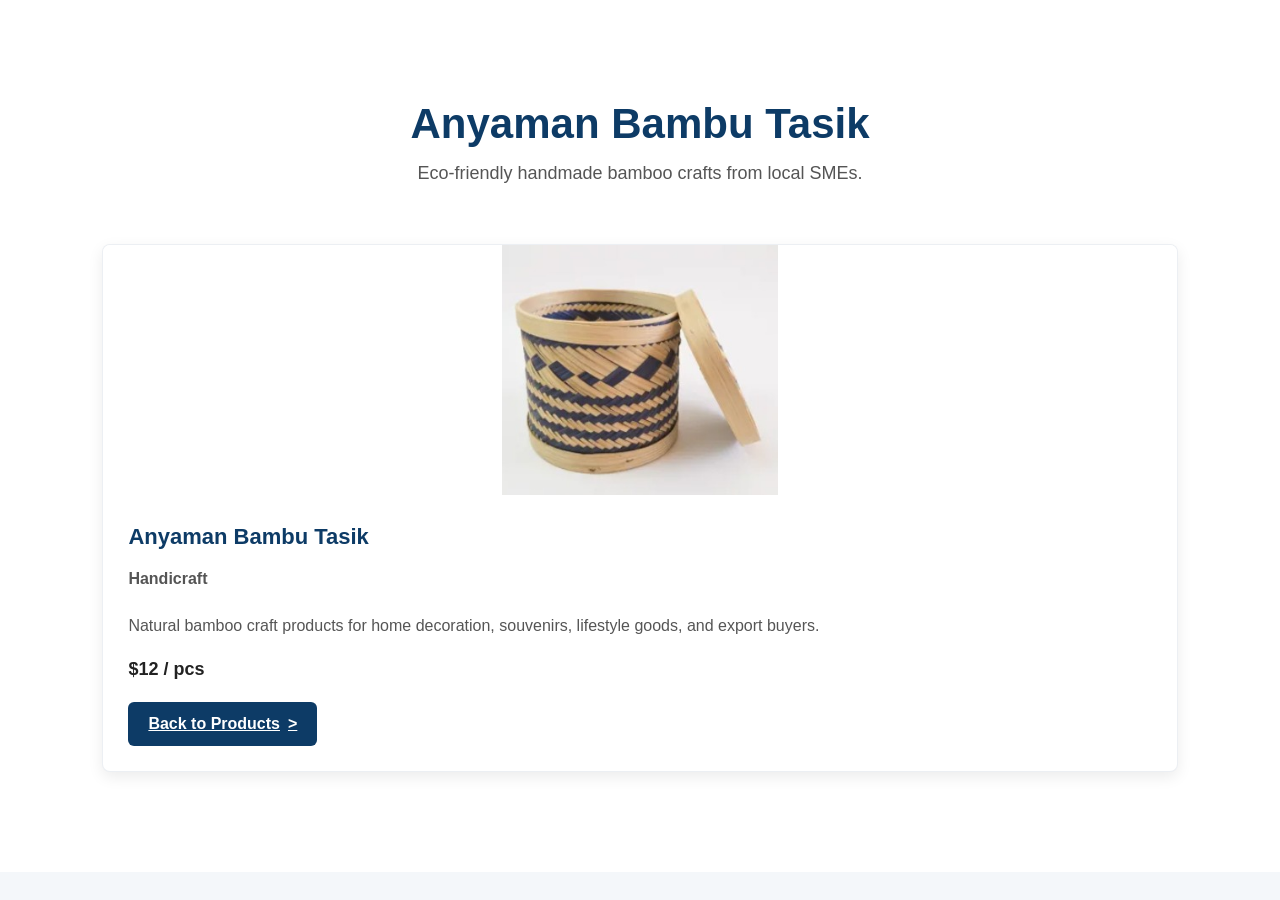
==== product-anyaman-bambu-tasik.html @ 056c93d9 "Initial commit UKM Tasik website" ====
<!DOCTYPE html>
<html lang="en">

<head>
    <meta charset="UTF-8">
    <meta name="viewport" content="width=device-width, initial-scale=1.0">
    <title>Anyaman Bambu Tasik</title>
    <link rel="stylesheet" href="css/style.css">
</head>

<body>

<section class="featured-smes">
    <div class="section-title">
        <h2>Anyaman Bambu Tasik</h2>
        <p>Eco-friendly handmade bamboo crafts from local SMEs.</p>
    </div>

    <div class="product-card">
        <img src="images/bamboo.jpeg" alt="Anyaman Bambu Tasik">
        <div class="product-content">
            <h3>Anyaman Bambu Tasik</h3>
            <p class="product-category">Handicraft</p>
            <p>Natural bamboo craft products for home decoration, souvenirs, lifestyle goods, and export buyers.</p>
            <strong>$12 / pcs</strong>
            <a class="product-button" href="index.html#products">Back to Products</a>
        </div>
    </div>
</section>

</body>
</html>
---- css/style.css ----
/* RESET */
/* SMOOTH SCROLL */

html {
    scroll-behavior: smooth;
}

section {
    scroll-margin-top: 90px;
}

:root {
    color-scheme: light;

    --color-page: #f4f7fa;
    --color-surface: #ffffff;
    --color-surface-alt: #f4f7fa;
    --color-text: #222222;
    --color-muted: #555555;
    --color-brand: #0d3b66;
    --color-brand-hover: #14508a;
    --color-accent: #f4b400;
    --color-accent-hover: #ffd24d;
    --color-footer-text: #d6d6d6;
    --shadow-card: 0 5px 15px rgba(0,0,0,0.08);
    --shadow-header: 0 2px 10px rgba(0,0,0,0.08);
}

body.dark-mode {
    color-scheme: dark;

    --color-page: #0f1720;
    --color-surface: #17212d;
    --color-surface-alt: #101a25;
    --color-text: #edf3f8;
    --color-muted: #b8c5d1;
    --color-brand: #82c7ff;
    --color-brand-hover: #a9d8ff;
    --color-accent: #ffc857;
    --color-accent-hover: #ffe08a;
    --color-footer-text: #c9d6e2;
    --shadow-card: 0 10px 28px rgba(0,0,0,0.35);
    --shadow-header: 0 2px 18px rgba(0,0,0,0.32);
}

* {
    margin: 0;
    padding: 0;
    box-sizing: border-box;
}


/* BODY */

body {
    font-family: Arial, sans-serif;
    background-color: #f4f7fa;
    color: #222;
}


/* HEADER */

.header {
    width: 100%;
    padding: 20px 8%;

    display: flex;
    justify-content: space-between;
    align-items: center;

    background-color: white;

    position: fixed;
    top: 0;

    box-shadow: 0 2px 10px rgba(0,0,0,0.08);

    z-index: 1000;
}


/* LOGO */

.logo {
    font-size: 24px;
    font-weight: bold;
    color: #0d3b66;
}


/* NAVIGATION */

.nav {
    display: flex;
    gap: 25px;
}

.nav a {
    text-decoration: none;
    color: #333;
    font-weight: 500;
}

.nav a:hover {
    color: #0d3b66;
}


/* HERO SECTION */

.hero {
    width: 100%;
    height: 100vh;

    background: linear-gradient(
        rgba(13,59,102,0.7),
        rgba(13,59,102,0.7)
    ),
    url('https://images.unsplash.com/photo-1520607162513-77705c0f0d4a?q=80&w=1470&auto=format&fit=crop');

    background-size: cover;
    background-position: center;

    display: flex;
    align-items: center;

    padding: 0 8%;

    color: white;
}


/* HERO CONTENT */

.hero-content {
    max-width: 700px;
}

.hero-content h1 {
    font-size: 56px;
    line-height: 1.2;
    margin-bottom: 20px;
}

.hero-content p {
    font-size: 20px;
    line-height: 1.7;
    margin-bottom: 35px;
}


/* BUTTONS */

.hero-buttons {
    display: flex;
    gap: 20px;
}

.btn-primary,
.btn-secondary {
    padding: 14px 28px;
    border-radius: 5px;

    text-decoration: none;

    font-weight: bold;

    transition: 0.3s;
}


/* PRIMARY BUTTON */

.btn-primary {
    background-color: #f4b400;
    color: black;
}

.btn-primary:hover {
    background-color: #ffd24d;
}


/* SECONDARY BUTTON */

.btn-secondary {
    border: 2px solid white;
    color: white;
}

.btn-secondary:hover {
    background-color: white;
    color: #0d3b66;
}

/* FEATURED SMEs */

.featured-smes {
    padding: 100px 8%;
    background-color: white;
}


/* SECTION TITLE */

.section-title {
    text-align: center;
    margin-bottom: 60px;
}

.section-title h2 {
    font-size: 42px;
    color: #0d3b66;
    margin-bottom: 15px;
}

.section-title p {
    font-size: 18px;
    color: #555;
}

.sme-search {
    max-width: 560px;
    margin: -25px auto 35px;
}

.sme-search label {
    display: block;
    margin-bottom: 10px;
    color: #0d3b66;
    font-weight: bold;
}

.sme-search input {
    width: 100%;
    padding: 14px 16px;
    border: 1px solid #d7e0e8;
    border-radius: 6px;
    background-color: #fff;
    color: #222;
    font-size: 16px;
    outline: none;
    transition: 0.3s;
}

.sme-search input:focus {
    border-color: #0d3b66;
    box-shadow: 0 0 0 3px rgba(13,59,102,0.12);
}

.empty-message {
    display: none;
    margin-top: 30px;
    color: #555;
    font-size: 17px;
    text-align: center;
}


/* SME CONTAINER */

.sme-container {
    display: grid;

    grid-template-columns: repeat(auto-fit, minmax(300px, 1fr));

    gap: 30px;
}


/* SME CARD */

.sme-card {
    background-color: #fff;

    border-radius: 10px;

    overflow: hidden;

    box-shadow: 0 5px 15px rgba(0,0,0,0.08);

    transition: 0.3s;
}

.sme-card:hover {
    transform: translateY(-8px);
}


/* IMAGE */

.sme-card img {
    width: 100%;
    height: 220px;

    object-fit: contain;
     background-color: #fff;
}


/* CONTENT */

.sme-content {
    padding: 25px;
}

.sme-content h3 {
    font-size: 24px;
    margin-bottom: 15px;

    color: #0d3b66;
}

.sme-content .sme-category {
    margin-bottom: 12px;
    color: #0d3b66;
    font-weight: bold;
}

.sme-content p {
    font-size: 16px;
    line-height: 1.7;

    color: #555;

    margin-bottom: 20px;
}


/* BUTTON */

.sme-content a {
    text-decoration: none;

    color: #0d3b66;

    font-weight: bold;
}
/* FOOTER */

.footer {
    background-color: #0d3b66;
    color: white;

    padding-top: 70px;
}


/* FOOTER CONTAINER */

.footer-container {
    width: 100%;

    padding: 0 8% 50px;

    display: grid;

    grid-template-columns: repeat(auto-fit, minmax(220px, 1fr));

    gap: 40px;
}


/* FOOTER COLUMN */

.footer-column h3,
.footer-column h4 {
    margin-bottom: 20px;
}

.footer-column h3 {
    font-size: 28px;
}

.footer-column h4 {
    font-size: 20px;
}


/* TEXT */

.footer-column p {
    line-height: 1.8;
    color: #d6d6d6;

    margin-bottom: 12px;
}


/* LINKS */

.footer-column a {
    display: block;

    margin-bottom: 12px;

    text-decoration: none;

    color: #d6d6d6;

    transition: 0.3s;
}

.footer-column a:hover {
    color: #f4b400;
}


/* FOOTER BOTTOM */

.footer-bottom {
    border-top: 1px solid rgba(255,255,255,0.15);

    text-align: center;

    padding: 25px 8%;

    color: #d6d6d6;

    font-size: 14px;
}
/* =========================
   RESPONSIVE MOBILE
========================= */

@media (max-width: 768px) {

    /* HEADER */

    .header {
        flex-direction: column;
        gap: 15px;

        padding: 20px 5%;
    }


    /* NAVIGATION */

    .nav {
        flex-wrap: wrap;
        justify-content: center;

        gap: 15px;
    }


    /* HERO */

    .hero {
        text-align: center;

        justify-content: center;

        padding: 0 5%;
    }


    .hero-content h1 {
        font-size: 38px;
    }


    .hero-content p {
        font-size: 18px;
    }


    /* BUTTONS */

    .hero-buttons {
        flex-direction: column;

        align-items: center;
    }

    section {
        scroll-margin-top: 155px;
    }


    .btn-primary,
    .btn-secondary {
        width: 220px;

        text-align: center;
    }


    /* SECTION TITLE */

    .section-title h2 {
        font-size: 32px;
    }


    /* SME CARD */

    .sme-card img {
        height: 200px;
    }


    /* FOOTER */

    .footer {
        text-align: center;
    }

}

/* PRODUCTS SECTION */

.products-section {
    padding: 100px 8%;
    background-color: #f4f7fa;
}


/* PRODUCTS CONTAINER */

.products-container {
    display: grid;

    grid-template-columns: repeat(auto-fit, minmax(300px, 1fr));

    gap: 30px;
}

/* PRODUCT CARD */

.product-card {
    background-color: white;

    border: 1px solid rgba(13,59,102,0.08);

    border-radius: 8px;

    overflow: hidden;

    box-shadow: 0 5px 15px rgba(0,0,0,0.08);

    color: inherit;

    text-decoration: none;

    transition: transform 0.3s ease, box-shadow 0.3s ease, border-color 0.3s ease;
}

.product-card:hover,
.product-card:focus-visible {
    border-color: rgba(13,59,102,0.22);
    box-shadow: 0 16px 32px rgba(13,59,102,0.15);
    transform: translateY(-8px);
}

.product-card:focus-visible {
    outline: 3px solid rgba(244,180,0,0.55);
    outline-offset: 4px;
}


/* PRODUCT IMAGE */

.product-card img {
    width: 100%;
    height: 250px;

    object-fit: contain;

    background-color: white;

    transition: transform 0.3s ease;
}

.product-card:hover img,
.product-card:focus-visible img {
    transform: scale(1.04);
}


/* PRODUCT CONTENT */

.product-content {
    padding: 25px;
}

.product-content h3 {
    font-size: 22px;

    color: #0d3b66;

    margin-bottom: 15px;
}

.product-category {
    color: #0d3b66;
    font-weight: bold;
}

.product-content p {
    color: #555;

    line-height: 1.7;

    margin-bottom: 20px;
}

.product-content strong {
    display: block;
    margin-bottom: 22px;
    color: #222;
    font-size: 18px;
}


/* PRODUCT BUTTON */

.product-button {
    display: inline-flex;
    align-items: center;
    justify-content: center;
    gap: 8px;

    min-height: 44px;
    padding: 11px 20px;

    background-color: #0d3b66;

    color: white;

    border-radius: 6px;

    font-weight: bold;

    transition: background-color 0.3s ease, transform 0.3s ease;
}

.product-button::after {
    content: ">";
    transition: transform 0.3s ease;
}

.product-card:hover .product-button,
.product-card:focus-visible .product-button {
    background-color: #14508a;
    transform: translateY(-2px);
}

.product-card:hover .product-button::after,
.product-card:focus-visible .product-button::after {
    transform: translateX(4px);
}

@media (max-width: 768px) {
    .products-section {
        padding: 80px 5%;
    }

    .product-card:hover {
        transform: none;
    }

    .product-button {
        width: 100%;
    }
}
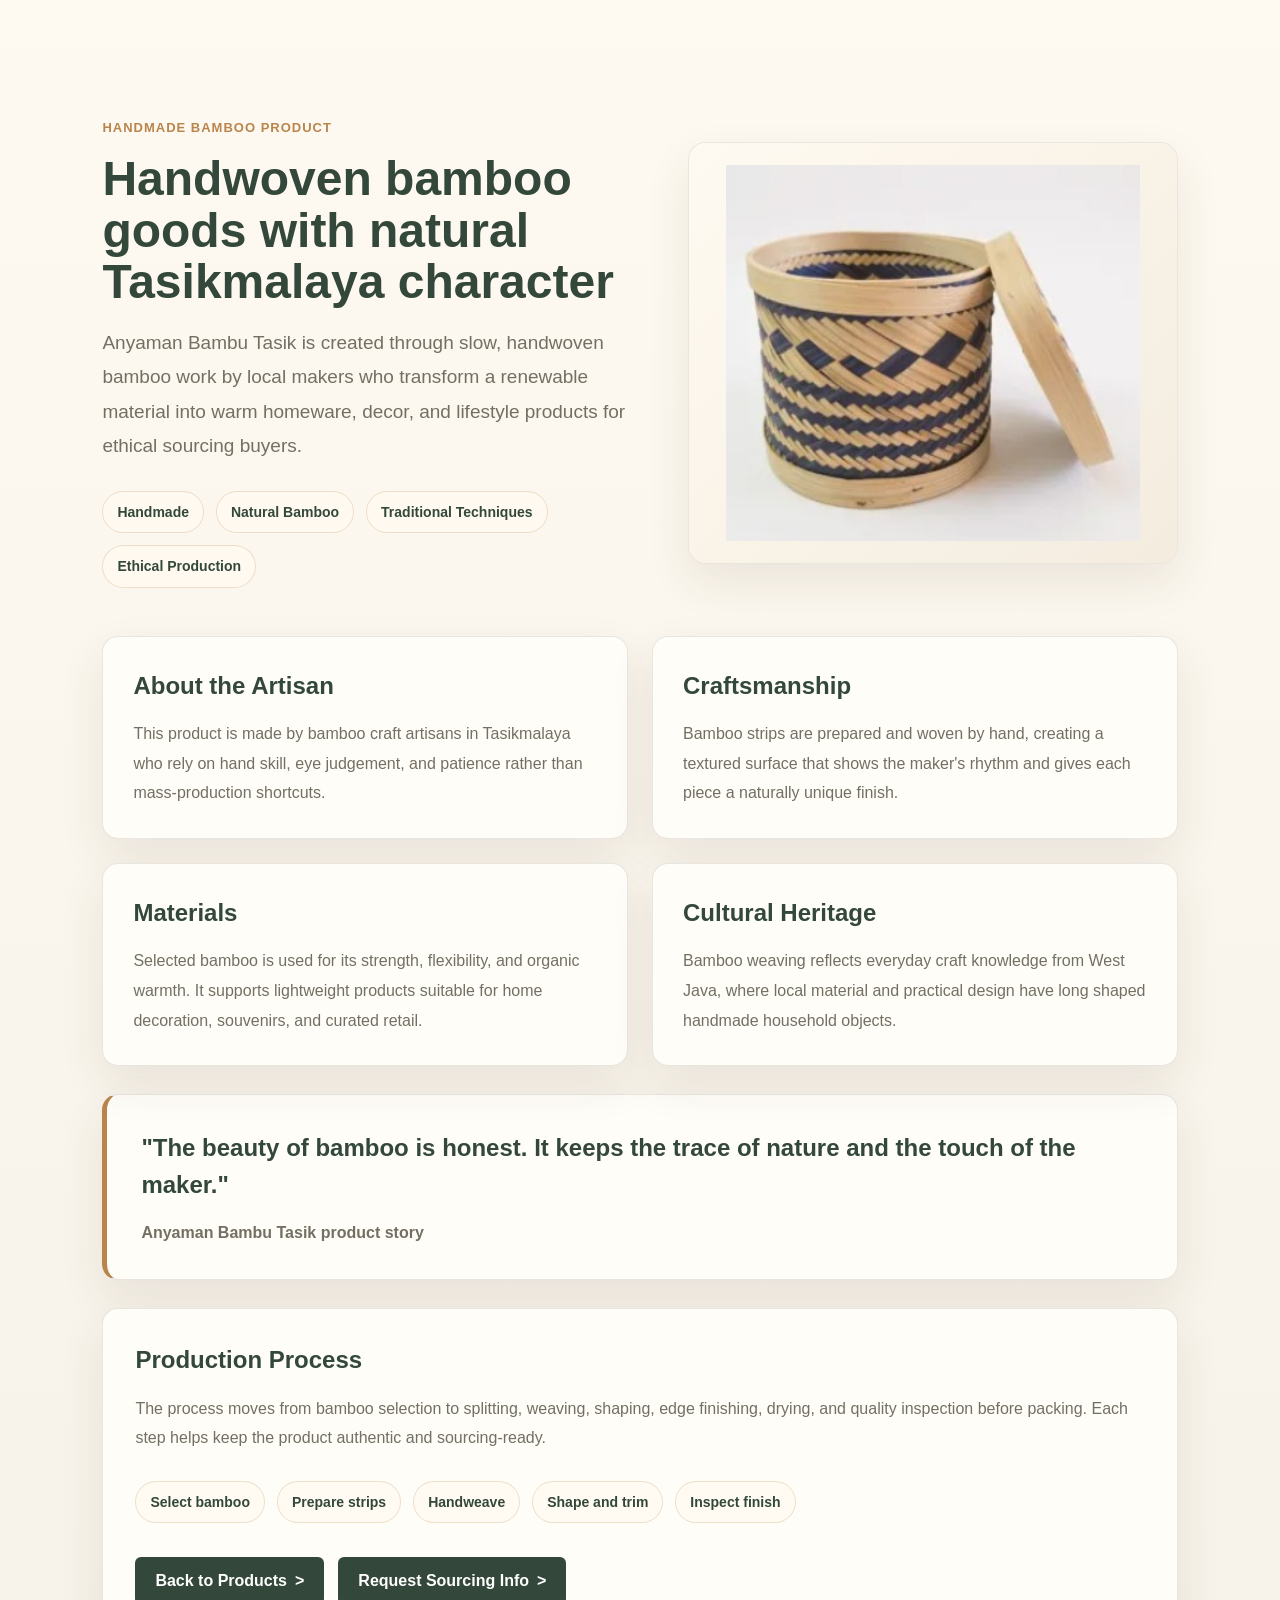
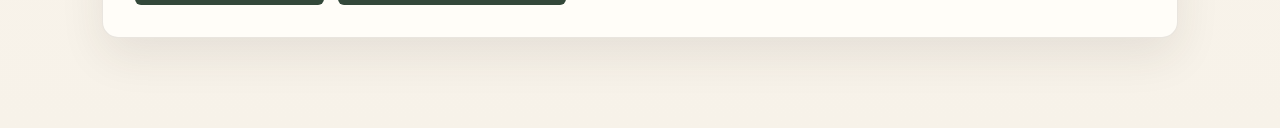
==== commit d561b6b9: "Stable artisan sourcing platform version" ====
--- a/product-anyaman-bambu-tasik.html
+++ b/product-anyaman-bambu-tasik.html
@@ -10,23 +10,86 @@
 
 <body>
 
-<section class="featured-smes">
-    <div class="section-title">
-        <h2>Anyaman Bambu Tasik</h2>
-        <p>Eco-friendly handmade bamboo crafts from local SMEs.</p>
+<main class="profile-page">
+    <div class="profile-shell">
+        <section class="profile-hero">
+            <div>
+                <p class="profile-eyebrow">Handmade Bamboo Product</p>
+                <h1>Handwoven bamboo goods with natural Tasikmalaya character</h1>
+                <p class="profile-lead">
+                    Anyaman Bambu Tasik is created through slow, handwoven bamboo work by local makers who transform a
+                    renewable material into warm homeware, decor, and lifestyle products for ethical sourcing buyers.
+                </p>
+                <div class="story-badges">
+                    <span>Handmade</span>
+                    <span>Natural Bamboo</span>
+                    <span>Traditional Techniques</span>
+                    <span>Ethical Production</span>
+                </div>
+            </div>
+            <div class="profile-visual">
+                <img src="images/bamboo.jpeg" alt="Anyaman Bambu Tasik handmade bamboo product">
+            </div>
+        </section>
+
+        <section class="story-grid">
+            <article class="story-card">
+                <h2>About the Artisan</h2>
+                <p>
+                    This product is made by bamboo craft artisans in Tasikmalaya who rely on hand skill, eye judgement,
+                    and patience rather than mass-production shortcuts.
+                </p>
+            </article>
+            <article class="story-card">
+                <h2>Craftsmanship</h2>
+                <p>
+                    Bamboo strips are prepared and woven by hand, creating a textured surface that shows the maker's
+                    rhythm and gives each piece a naturally unique finish.
+                </p>
+            </article>
+            <article class="story-card">
+                <h2>Materials</h2>
+                <p>
+                    Selected bamboo is used for its strength, flexibility, and organic warmth. It supports lightweight
+                    products suitable for home decoration, souvenirs, and curated retail.
+                </p>
+            </article>
+            <article class="story-card">
+                <h2>Cultural Heritage</h2>
+                <p>
+                    Bamboo weaving reflects everyday craft knowledge from West Java, where local material and practical
+                    design have long shaped handmade household objects.
+                </p>
+            </article>
+        </section>
+
+        <section class="quote-card">
+            <blockquote>
+                "The beauty of bamboo is honest. It keeps the trace of nature and the touch of the maker."
+            </blockquote>
+            <cite>Anyaman Bambu Tasik product story</cite>
+        </section>
+
+        <section class="process-card">
+            <h2>Production Process</h2>
+            <p>
+                The process moves from bamboo selection to splitting, weaving, shaping, edge finishing, drying, and
+                quality inspection before packing. Each step helps keep the product authentic and sourcing-ready.
+            </p>
+            <div class="process-list">
+                <span>Select bamboo</span>
+                <span>Prepare strips</span>
+                <span>Handweave</span>
+                <span>Shape and trim</span>
+                <span>Inspect finish</span>
+            </div>
+            <div class="profile-actions">
+                <a class="product-button" href="index.html#products">Back to Products</a>
+                <a class="product-button" href="index.html#contact">Request Sourcing Info</a>
+            </div>
+        </section>
     </div>
-
-    <div class="product-card">
-        <img src="images/bamboo.jpeg" alt="Anyaman Bambu Tasik">
-        <div class="product-content">
-            <h3>Anyaman Bambu Tasik</h3>
-            <p class="product-category">Handicraft</p>
-            <p>Natural bamboo craft products for home decoration, souvenirs, lifestyle goods, and export buyers.</p>
-            <strong>$12 / pcs</strong>
-            <a class="product-button" href="index.html#products">Back to Products</a>
-        </div>
-    </div>
-</section>
+</main>
 
 </body>
 </html>
--- a/css/style.css
+++ b/css/style.css
@@ -12,18 +12,22 @@
 :root {
     color-scheme: light;
 
-    --color-page: #f4f7fa;
-    --color-surface: #ffffff;
-    --color-surface-alt: #f4f7fa;
-    --color-text: #222222;
-    --color-muted: #555555;
-    --color-brand: #0d3b66;
-    --color-brand-hover: #14508a;
-    --color-accent: #f4b400;
-    --color-accent-hover: #ffd24d;
-    --color-footer-text: #d6d6d6;
-    --shadow-card: 0 5px 15px rgba(0,0,0,0.08);
-    --shadow-header: 0 2px 10px rgba(0,0,0,0.08);
+    --color-page: #f7f2e9;
+    --color-surface: #fffaf1;
+    --color-surface-alt: #efe5d5;
+    --color-card: #fffdf8;
+    --color-text: #2b2924;
+    --color-muted: #746f63;
+    --color-brand: #33483a;
+    --color-brand-hover: #243329;
+    --color-accent: #b9854d;
+    --color-accent-hover: #d3a26d;
+    --color-border: rgba(76, 61, 43, 0.12);
+    --color-footer-text: #eadfcd;
+    --shadow-card: 0 18px 45px rgba(58,45,31,0.09);
+    --shadow-card-hover: 0 24px 58px rgba(58,45,31,0.16);
+    --shadow-header: 0 10px 35px rgba(58,45,31,0.08);
+    --container-max: 1180px;
 }
 
 body.dark-mode {
@@ -32,6 +36,7 @@
     --color-page: #0f1720;
     --color-surface: #17212d;
     --color-surface-alt: #101a25;
+    --color-card: #1d2a36;
     --color-text: #edf3f8;
     --color-muted: #b8c5d1;
     --color-brand: #82c7ff;
@@ -53,9 +58,24 @@
 /* BODY */
 
 body {
-    font-family: Arial, sans-serif;
-    background-color: #f4f7fa;
-    color: #222;
+    font-family: "Segoe UI", Arial, sans-serif;
+    background:
+        linear-gradient(180deg, var(--color-surface) 0%, var(--color-page) 42%, var(--color-surface-alt) 100%);
+    color: var(--color-text);
+    line-height: 1.6;
+}
+
+body::before {
+    content: "";
+    position: fixed;
+    inset: 0;
+    pointer-events: none;
+    background-image:
+        linear-gradient(rgba(76,61,43,0.035) 1px, transparent 1px),
+        linear-gradient(90deg, rgba(76,61,43,0.035) 1px, transparent 1px);
+    background-size: 44px 44px;
+    opacity: 0.45;
+    z-index: -1;
 }
 
 
@@ -63,18 +83,21 @@
 
 .header {
     width: 100%;
-    padding: 20px 8%;
+    padding: 16px 8%;
 
     display: flex;
     justify-content: space-between;
     align-items: center;
-
-    background-color: white;
+    gap: 24px;
+
+    background-color: rgba(255,250,241,0.92);
+    border-bottom: 1px solid var(--color-border);
+    backdrop-filter: blur(18px);
 
     position: fixed;
     top: 0;
 
-    box-shadow: 0 2px 10px rgba(0,0,0,0.08);
+    box-shadow: var(--shadow-header);
 
     z-index: 1000;
 }
@@ -83,9 +106,10 @@
 /* LOGO */
 
 .logo {
-    font-size: 24px;
+    font-size: 23px;
     font-weight: bold;
-    color: #0d3b66;
+    color: var(--color-brand);
+    letter-spacing: 0.2px;
 }
 
 
@@ -93,17 +117,88 @@
 
 .nav {
     display: flex;
+    flex: 1;
     gap: 25px;
+    justify-content: center;
 }
 
 .nav a {
+    position: relative;
+    padding: 8px 0;
     text-decoration: none;
-    color: #333;
-    font-weight: 500;
-}
-
-.nav a:hover {
-    color: #0d3b66;
+    color: var(--color-muted);
+    font-size: 15px;
+    font-weight: 600;
+    transition: color 0.3s ease;
+}
+
+.nav a::after {
+    content: "";
+    position: absolute;
+    left: 0;
+    bottom: 0;
+    width: 100%;
+    height: 3px;
+    border-radius: 999px;
+    background-color: var(--color-accent);
+    transform: scaleX(0);
+    transform-origin: center;
+    transition: transform 0.3s ease;
+}
+
+.nav a:hover,
+.nav a.active {
+    color: var(--color-brand);
+}
+
+.nav a:hover::after,
+.nav a.active::after {
+    transform: scaleX(1);
+}
+
+.nav-toggle {
+    display: none;
+    width: 44px;
+    height: 44px;
+    border: 1px solid var(--color-border);
+    border-radius: 8px;
+    background-color: var(--color-surface);
+    cursor: pointer;
+    align-items: center;
+    justify-content: center;
+    flex-direction: column;
+    gap: 5px;
+}
+
+.nav-toggle span {
+    width: 20px;
+    height: 2px;
+    border-radius: 999px;
+    background-color: var(--color-brand);
+    transition: transform 0.3s ease, opacity 0.3s ease;
+}
+
+.header.nav-open .nav-toggle span:nth-child(1) {
+    transform: translateY(7px) rotate(45deg);
+}
+
+.header.nav-open .nav-toggle span:nth-child(2) {
+    opacity: 0;
+}
+
+.header.nav-open .nav-toggle span:nth-child(3) {
+    transform: translateY(-7px) rotate(-45deg);
+}
+
+.theme-toggle {
+    width: 44px;
+    height: 44px;
+    border: 1px solid var(--color-border);
+    border-radius: 8px;
+    background-color: var(--color-surface);
+    color: var(--color-brand);
+    cursor: pointer;
+    font-weight: 800;
 }
 
 
@@ -111,13 +206,15 @@
 
 .hero {
     width: 100%;
-    height: 100vh;
+    min-height: 100vh;
 
     background: linear-gradient(
-        rgba(13,59,102,0.7),
-        rgba(13,59,102,0.7)
+        90deg,
+        rgba(32,38,31,0.9) 0%,
+        rgba(51,72,58,0.78) 48%,
+        rgba(81,64,45,0.42) 100%
     ),
-    url('https://images.unsplash.com/photo-1520607162513-77705c0f0d4a?q=80&w=1470&auto=format&fit=crop');
+    url('../images/embroidery.jpeg');
 
     background-size: cover;
     background-position: center;
@@ -125,28 +222,54 @@
     display: flex;
     align-items: center;
 
-    padding: 0 8%;
+    padding: 140px 8% 90px;
 
     color: white;
+    position: relative;
+}
+
+.hero::after {
+    content: "";
+    position: absolute;
+    left: 8%;
+    bottom: 38px;
+    width: 160px;
+    height: 3px;
+    border-radius: 999px;
+    background-color: rgba(231,192,139,0.75);
 }
 
 
 /* HERO CONTENT */
 
 .hero-content {
-    max-width: 700px;
+    max-width: 860px;
+    position: relative;
+    z-index: 1;
+}
+
+.hero-eyebrow {
+    margin-bottom: 18px;
+    color: #e7c08b;
+    font-size: 14px;
+    font-weight: bold;
+    letter-spacing: 1px;
+    text-transform: uppercase;
 }
 
 .hero-content h1 {
-    font-size: 56px;
-    line-height: 1.2;
-    margin-bottom: 20px;
-}
-
-.hero-content p {
-    font-size: 20px;
-    line-height: 1.7;
-    margin-bottom: 35px;
+    max-width: 820px;
+    font-size: 64px;
+    line-height: 1.08;
+    margin-bottom: 24px;
+}
+
+.hero-subheadline {
+    max-width: 720px;
+    font-size: 21px;
+    line-height: 1.75;
+    margin-bottom: 38px;
+    color: rgba(255,250,241,0.92);
 }
 
 
@@ -154,51 +277,89 @@
 
 .hero-buttons {
     display: flex;
-    gap: 20px;
+    gap: 16px;
+    flex-wrap: wrap;
 }
 
 .btn-primary,
 .btn-secondary {
-    padding: 14px 28px;
-    border-radius: 5px;
+    display: inline-flex;
+    align-items: center;
+    justify-content: center;
+    min-height: 52px;
+    padding: 15px 28px;
+    border-radius: 8px;
 
     text-decoration: none;
 
     font-weight: bold;
 
-    transition: 0.3s;
+    box-shadow: 0 12px 28px rgba(0,0,0,0.18);
+
+    transition: background-color 0.3s ease, color 0.3s ease, transform 0.3s ease, box-shadow 0.3s ease;
 }
 
 
 /* PRIMARY BUTTON */
 
 .btn-primary {
-    background-color: #f4b400;
-    color: black;
+    background-color: var(--color-accent);
+    color: #241b12;
 }
 
 .btn-primary:hover {
-    background-color: #ffd24d;
+    background-color: var(--color-accent-hover);
+    transform: translateY(-3px);
+    box-shadow: 0 16px 34px rgba(0,0,0,0.24);
 }
 
 
 /* SECONDARY BUTTON */
 
 .btn-secondary {
-    border: 2px solid white;
+    border: 1px solid rgba(255,255,255,0.72);
+    background-color: rgba(255,255,255,0.08);
     color: white;
 }
 
 .btn-secondary:hover {
     background-color: white;
-    color: #0d3b66;
+    color: var(--color-brand);
+    transform: translateY(-3px);
+    box-shadow: 0 16px 34px rgba(0,0,0,0.24);
+}
+
+.hero-trust {
+    display: flex;
+    flex-wrap: wrap;
+    gap: 18px;
+    margin-top: 34px;
+    color: rgba(255,250,241,0.9);
+    font-size: 15px;
+    font-weight: bold;
+}
+
+.hero-trust span {
+    display: inline-flex;
+    align-items: center;
+    gap: 9px;
+}
+
+.hero-trust span::before {
+    content: "";
+    width: 8px;
+    height: 8px;
+    border-radius: 50%;
+    background-color: var(--color-accent);
+    box-shadow: 0 0 0 5px rgba(185,133,77,0.22);
 }
 
 /* FEATURED SMEs */
 
 .featured-smes {
-    padding: 100px 8%;
-    background-color: white;
+    padding: 110px 8%;
+    background-color: var(--color-surface);
+    position: relative;
 }
 
 
@@ -206,18 +367,21 @@
 
 .section-title {
     text-align: center;
-    margin-bottom: 60px;
+    max-width: 760px;
+    margin: 0 auto 60px;
 }
 
 .section-title h2 {
-    font-size: 42px;
-    color: #0d3b66;
+    font-size: 44px;
+    line-height: 1.15;
+    color: var(--color-brand);
     margin-bottom: 15px;
 }
 
 .section-title p {
     font-size: 18px;
-    color: #555;
+    color: var(--color-muted);
+    line-height: 1.75;
 }
 
 .sme-search {
@@ -228,31 +392,31 @@
 .sme-search label {
     display: block;
     margin-bottom: 10px;
-    color: #0d3b66;
+    color: var(--color-brand);
     font-weight: bold;
 }
 
 .sme-search input {
     width: 100%;
     padding: 14px 16px;
-    border: 1px solid #d7e0e8;
-    border-radius: 6px;
-    background-color: #fff;
-    color: #222;
+    border: 1px solid var(--color-border);
+    border-radius: 10px;
+    background-color: var(--color-card);
+    color: var(--color-text);
     font-size: 16px;
     outline: none;
     transition: 0.3s;
 }
 
 .sme-search input:focus {
-    border-color: #0d3b66;
-    box-shadow: 0 0 0 3px rgba(13,59,102,0.12);
+    border-color: var(--color-accent);
+    box-shadow: 0 0 0 4px rgba(185,133,77,0.15);
 }
 
 .empty-message {
     display: none;
     margin-top: 30px;
-    color: #555;
+    color: var(--color-muted);
     font-size: 17px;
     text-align: center;
 }
@@ -262,67 +426,79 @@
 
 .sme-container {
     display: grid;
-
-    grid-template-columns: repeat(auto-fit, minmax(300px, 1fr));
-
-    gap: 30px;
+    max-width: var(--container-max);
+    margin: 0 auto;
+
+    grid-template-columns: repeat(auto-fit, minmax(280px, 1fr));
+
+    gap: 28px;
 }
 
 
 /* SME CARD */
 
 .sme-card {
-    background-color: #fff;
-
-    border-radius: 10px;
+    background-color: var(--color-card);
+
+    border: 1px solid var(--color-border);
+
+    border-radius: 14px;
 
     overflow: hidden;
 
-    box-shadow: 0 5px 15px rgba(0,0,0,0.08);
-
-    transition: 0.3s;
+    box-shadow: var(--shadow-card);
+
+    transition: transform 0.3s ease, box-shadow 0.3s ease, border-color 0.3s ease;
 }
 
 .sme-card:hover {
-    transform: translateY(-8px);
+    border-color: rgba(185,133,77,0.28);
+    box-shadow: var(--shadow-card-hover);
+    transform: translateY(-6px);
 }
 
 
 /* IMAGE */
 
 .sme-card img {
+    display: block;
     width: 100%;
-    height: 220px;
+    height: 240px;
+    padding: 18px;
 
     object-fit: contain;
-     background-color: #fff;
+    object-position: center;
+    background:
+        linear-gradient(135deg, rgba(255,250,241,0.96), rgba(239,229,213,0.72));
 }
 
 
 /* CONTENT */
 
 .sme-content {
-    padding: 25px;
+    padding: 28px;
 }
 
 .sme-content h3 {
-    font-size: 24px;
+    font-size: 23px;
     margin-bottom: 15px;
 
-    color: #0d3b66;
+    color: var(--color-brand);
 }
 
 .sme-content .sme-category {
     margin-bottom: 12px;
-    color: #0d3b66;
+    color: var(--color-accent);
     font-weight: bold;
+    font-size: 14px;
+    text-transform: uppercase;
 }
 
 .sme-content p {
     font-size: 16px;
     line-height: 1.7;
 
-    color: #555;
+    color: var(--color-muted);
 
     margin-bottom: 20px;
 }
@@ -333,17 +509,22 @@
 .sme-content a {
     text-decoration: none;
 
-    color: #0d3b66;
+    color: var(--color-brand);
 
     font-weight: bold;
+    transition: color 0.3s ease;
+}
+
+.sme-content a:hover {
+    color: var(--color-accent);
 }
 /* FOOTER */
 
 .footer {
-    background-color: #0d3b66;
+    background-color: #2b2924;
     color: white;
 
-    padding-top: 70px;
+    padding-top: 80px;
 }
 
 
@@ -352,7 +533,9 @@
 .footer-container {
     width: 100%;
 
-    padding: 0 8% 50px;
+    max-width: var(--container-max);
+    margin: 0 auto;
+    padding: 0 8% 54px;
 
     display: grid;
 
@@ -367,6 +550,7 @@
 .footer-column h3,
 .footer-column h4 {
     margin-bottom: 20px;
+    color: #fffaf1;
 }
 
 .footer-column h3 {
@@ -382,7 +566,7 @@
 
 .footer-column p {
     line-height: 1.8;
-    color: #d6d6d6;
+    color: var(--color-footer-text);
 
     margin-bottom: 12px;
 }
@@ -397,13 +581,13 @@
 
     text-decoration: none;
 
-    color: #d6d6d6;
+    color: var(--color-footer-text);
 
     transition: 0.3s;
 }
 
 .footer-column a:hover {
-    color: #f4b400;
+    color: var(--color-accent-hover);
 }
 
 
@@ -416,7 +600,7 @@
 
     padding: 25px 8%;
 
-    color: #d6d6d6;
+    color: var(--color-footer-text);
 
     font-size: 14px;
 }
@@ -429,20 +613,53 @@
     /* HEADER */
 
     .header {
+        flex-direction: row;
+        flex-wrap: wrap;
+        gap: 12px;
+
+        padding: 16px 5%;
+    }
+
+    .logo {
+        flex: 1;
+        font-size: 20px;
+    }
+
+    .nav-toggle {
+        display: inline-flex;
+    }
+
+
+    /* NAVIGATION */
+
+    .nav {
+        display: none;
+        flex: 0 0 100%;
         flex-direction: column;
-        gap: 15px;
-
-        padding: 20px 5%;
-    }
-
-
-    /* NAVIGATION */
-
-    .nav {
-        flex-wrap: wrap;
-        justify-content: center;
-
-        gap: 15px;
+        gap: 4px;
+        width: 100%;
+        padding: 12px;
+        border: 1px solid var(--color-border);
+        border-radius: 12px;
+        background-color: var(--color-surface);
+        box-shadow: var(--shadow-card);
+    }
+
+    .header.nav-open .nav {
+        display: flex;
+    }
+
+    .nav a {
+        padding: 12px 14px;
+        border-radius: 6px;
+    }
+
+    .nav a::after {
+        display: none;
+    }
+
+    .nav a.active {
+        background-color: var(--color-surface-alt);
     }
 
 
@@ -453,17 +670,35 @@
 
         justify-content: center;
 
-        padding: 0 5%;
+        min-height: 100vh;
+        padding: 150px 5% 70px;
+        background: linear-gradient(
+            rgba(32,38,31,0.88),
+            rgba(51,72,58,0.74)
+        ),
+        url('../images/embroidery.jpeg');
+        background-size: cover;
+        background-position: center;
     }
 
 
     .hero-content h1 {
-        font-size: 38px;
-    }
-
-
-    .hero-content p {
-        font-size: 18px;
+        font-size: 40px;
+        line-height: 1.12;
+    }
+
+    .hero::after {
+        left: 50%;
+        bottom: 34px;
+        transform: translateX(-50%);
+        width: 110px;
+    }
+
+
+    .hero-subheadline {
+        font-size: 17px;
+        line-height: 1.65;
+        margin-bottom: 30px;
     }
 
 
@@ -472,7 +707,7 @@
     .hero-buttons {
         flex-direction: column;
 
-        align-items: center;
+        align-items: stretch;
     }
 
     section {
@@ -482,9 +717,18 @@
 
     .btn-primary,
     .btn-secondary {
-        width: 220px;
+        width: 100%;
+        max-width: 280px;
+        margin: 0 auto;
 
         text-align: center;
+    }
+
+    .hero-trust {
+        justify-content: center;
+        gap: 12px 18px;
+        margin-top: 28px;
+        font-size: 14px;
     }
 
 
@@ -498,7 +742,8 @@
     /* SME CARD */
 
     .sme-card img {
-        height: 200px;
+        height: 220px;
+        padding: 16px;
     }
 
 
@@ -513,8 +758,8 @@
 /* PRODUCTS SECTION */
 
 .products-section {
-    padding: 100px 8%;
-    background-color: #f4f7fa;
+    padding: 110px 8%;
+    background-color: var(--color-page);
 }
 
 
@@ -522,24 +767,26 @@
 
 .products-container {
     display: grid;
-
-    grid-template-columns: repeat(auto-fit, minmax(300px, 1fr));
-
-    gap: 30px;
+    max-width: var(--container-max);
+    margin: 0 auto;
+
+    grid-template-columns: repeat(auto-fit, minmax(280px, 1fr));
+
+    gap: 28px;
 }
 
 /* PRODUCT CARD */
 
 .product-card {
-    background-color: white;
-
-    border: 1px solid rgba(13,59,102,0.08);
-
-    border-radius: 8px;
+    background-color: var(--color-card);
+
+    border: 1px solid var(--color-border);
+
+    border-radius: 14px;
 
     overflow: hidden;
 
-    box-shadow: 0 5px 15px rgba(0,0,0,0.08);
+    box-shadow: var(--shadow-card);
 
     color: inherit;
 
@@ -550,13 +797,13 @@
 
 .product-card:hover,
 .product-card:focus-visible {
-    border-color: rgba(13,59,102,0.22);
-    box-shadow: 0 16px 32px rgba(13,59,102,0.15);
-    transform: translateY(-8px);
+    border-color: rgba(185,133,77,0.28);
+    box-shadow: var(--shadow-card-hover);
+    transform: translateY(-6px);
 }
 
 .product-card:focus-visible {
-    outline: 3px solid rgba(244,180,0,0.55);
+    outline: 3px solid rgba(185,133,77,0.45);
     outline-offset: 4px;
 }
 
@@ -564,43 +811,49 @@
 /* PRODUCT IMAGE */
 
 .product-card img {
+    display: block;
     width: 100%;
-    height: 250px;
+    height: 255px;
+    padding: 18px;
 
     object-fit: contain;
-
-    background-color: white;
+    object-position: center;
+
+    background:
+        linear-gradient(135deg, rgba(255,250,241,0.96), rgba(239,229,213,0.72));
 
     transition: transform 0.3s ease;
 }
 
 .product-card:hover img,
 .product-card:focus-visible img {
-    transform: scale(1.04);
+    transform: scale(1.02);
 }
 
 
 /* PRODUCT CONTENT */
 
 .product-content {
-    padding: 25px;
+    padding: 28px;
 }
 
 .product-content h3 {
     font-size: 22px;
 
-    color: #0d3b66;
+    color: var(--color-brand);
 
     margin-bottom: 15px;
 }
 
 .product-category {
-    color: #0d3b66;
+    color: var(--color-accent);
     font-weight: bold;
+    font-size: 14px;
+    text-transform: uppercase;
 }
 
 .product-content p {
-    color: #555;
+    color: var(--color-muted);
 
     line-height: 1.7;
 
@@ -610,7 +863,7 @@
 .product-content strong {
     display: block;
     margin-bottom: 22px;
-    color: #222;
+    color: var(--color-text);
     font-size: 18px;
 }
 
@@ -626,7 +879,7 @@
     min-height: 44px;
     padding: 11px 20px;
 
-    background-color: #0d3b66;
+    background-color: var(--color-brand);
 
     color: white;
 
@@ -644,7 +897,7 @@
 
 .product-card:hover .product-button,
 .product-card:focus-visible .product-button {
-    background-color: #14508a;
+    background-color: var(--color-brand-hover);
     transform: translateY(-2px);
 }
 
@@ -653,6 +906,236 @@
     transform: translateX(4px);
 }
 
+.info-section,
+.about-section {
+    padding: 110px 8%;
+}
+
+.info-section {
+    background-color: var(--color-surface);
+}
+
+.about-section {
+    background-color: var(--color-page);
+}
+
+.insight-grid,
+.about-grid {
+    display: grid;
+    max-width: var(--container-max);
+    margin: 0 auto;
+    grid-template-columns: repeat(auto-fit, minmax(240px, 1fr));
+    gap: 28px;
+}
+
+.insight-item,
+.about-grid div {
+    background-color: var(--color-card);
+    border: 1px solid var(--color-border);
+    border-radius: 14px;
+    padding: 32px;
+    box-shadow: var(--shadow-card);
+}
+
+.insight-item h3,
+.about-grid h3 {
+    margin-bottom: 12px;
+    color: var(--color-brand);
+    font-size: 22px;
+}
+
+.insight-item p,
+.about-grid p {
+    color: var(--color-muted);
+    line-height: 1.7;
+}
+
+/* ARTISAN PROFILE PAGES */
+
+.profile-page {
+    padding: 118px 8% 90px;
+    background:
+        linear-gradient(180deg, rgba(255,250,241,0.96), rgba(247,242,233,0.96)),
+        var(--color-page);
+}
+
+.profile-shell {
+    max-width: var(--container-max);
+    margin: 0 auto;
+}
+
+.profile-hero {
+    display: grid;
+    grid-template-columns: minmax(0, 1.05fr) minmax(300px, 0.95fr);
+    gap: 44px;
+    align-items: center;
+    margin-bottom: 48px;
+}
+
+.profile-eyebrow {
+    margin-bottom: 14px;
+    color: var(--color-accent);
+    font-size: 13px;
+    font-weight: 800;
+    letter-spacing: 1px;
+    text-transform: uppercase;
+}
+
+.profile-hero h1 {
+    margin-bottom: 18px;
+    color: var(--color-brand);
+    font-size: 48px;
+    line-height: 1.08;
+}
+
+.profile-lead {
+    color: var(--color-muted);
+    font-size: 19px;
+    line-height: 1.8;
+}
+
+.profile-visual {
+    overflow: hidden;
+    border: 1px solid var(--color-border);
+    border-radius: 18px;
+    background-color: var(--color-card);
+    box-shadow: var(--shadow-card);
+}
+
+.profile-visual img {
+    display: block;
+    width: 100%;
+    height: 420px;
+    padding: 22px;
+    object-fit: contain;
+    object-position: center;
+    background:
+        linear-gradient(135deg, rgba(255,250,241,0.96), rgba(239,229,213,0.72));
+}
+
+.story-badges,
+.process-list {
+    display: flex;
+    flex-wrap: wrap;
+    gap: 12px;
+    margin-top: 28px;
+}
+
+.story-badges span,
+.process-list span {
+    display: inline-flex;
+    align-items: center;
+    min-height: 38px;
+    padding: 9px 14px;
+    border: 1px solid rgba(185,133,77,0.24);
+    border-radius: 999px;
+    background-color: rgba(255,250,241,0.78);
+    color: var(--color-brand);
+    font-size: 14px;
+    font-weight: 700;
+}
+
+.story-grid {
+    display: grid;
+    grid-template-columns: repeat(2, minmax(0, 1fr));
+    gap: 24px;
+    margin-bottom: 28px;
+}
+
+.story-card,
+.quote-card,
+.process-card {
+    border: 1px solid var(--color-border);
+    border-radius: 16px;
+    background-color: var(--color-card);
+    box-shadow: var(--shadow-card);
+}
+
+.story-card {
+    padding: 30px;
+}
+
+.story-card h2,
+.process-card h2 {
+    margin-bottom: 14px;
+    color: var(--color-brand);
+    font-size: 24px;
+}
+
+.story-card p,
+.process-card p {
+    color: var(--color-muted);
+    line-height: 1.85;
+}
+
+.quote-card {
+    margin: 28px 0;
+    padding: 34px;
+    border-left: 5px solid var(--color-accent);
+}
+
+.quote-card blockquote {
+    color: var(--color-brand);
+    font-size: 24px;
+    line-height: 1.55;
+    font-weight: 700;
+}
+
+.quote-card cite {
+    display: block;
+    margin-top: 16px;
+    color: var(--color-muted);
+    font-style: normal;
+    font-weight: 700;
+}
+
+.process-card {
+    padding: 32px;
+}
+
+.profile-actions {
+    display: flex;
+    flex-wrap: wrap;
+    gap: 14px;
+    margin-top: 34px;
+}
+
+.profile-actions a {
+    text-decoration: none;
+}
+
+@media (max-width: 768px) {
+    .profile-page {
+        padding: 105px 5% 70px;
+    }
+
+    .profile-hero,
+    .story-grid {
+        grid-template-columns: 1fr;
+    }
+
+    .profile-hero {
+        gap: 28px;
+    }
+
+    .profile-hero h1 {
+        font-size: 36px;
+    }
+
+    .profile-lead {
+        font-size: 17px;
+    }
+
+    .profile-visual img {
+        height: 280px;
+        padding: 16px;
+    }
+
+    .quote-card blockquote {
+        font-size: 20px;
+    }
+}
+
 @media (max-width: 768px) {
     .products-section {
         padding: 80px 5%;
@@ -665,4 +1148,9 @@
     .product-button {
         width: 100%;
     }
-}
+
+    .info-section,
+    .about-section {
+        padding: 80px 5%;
+    }
+}
